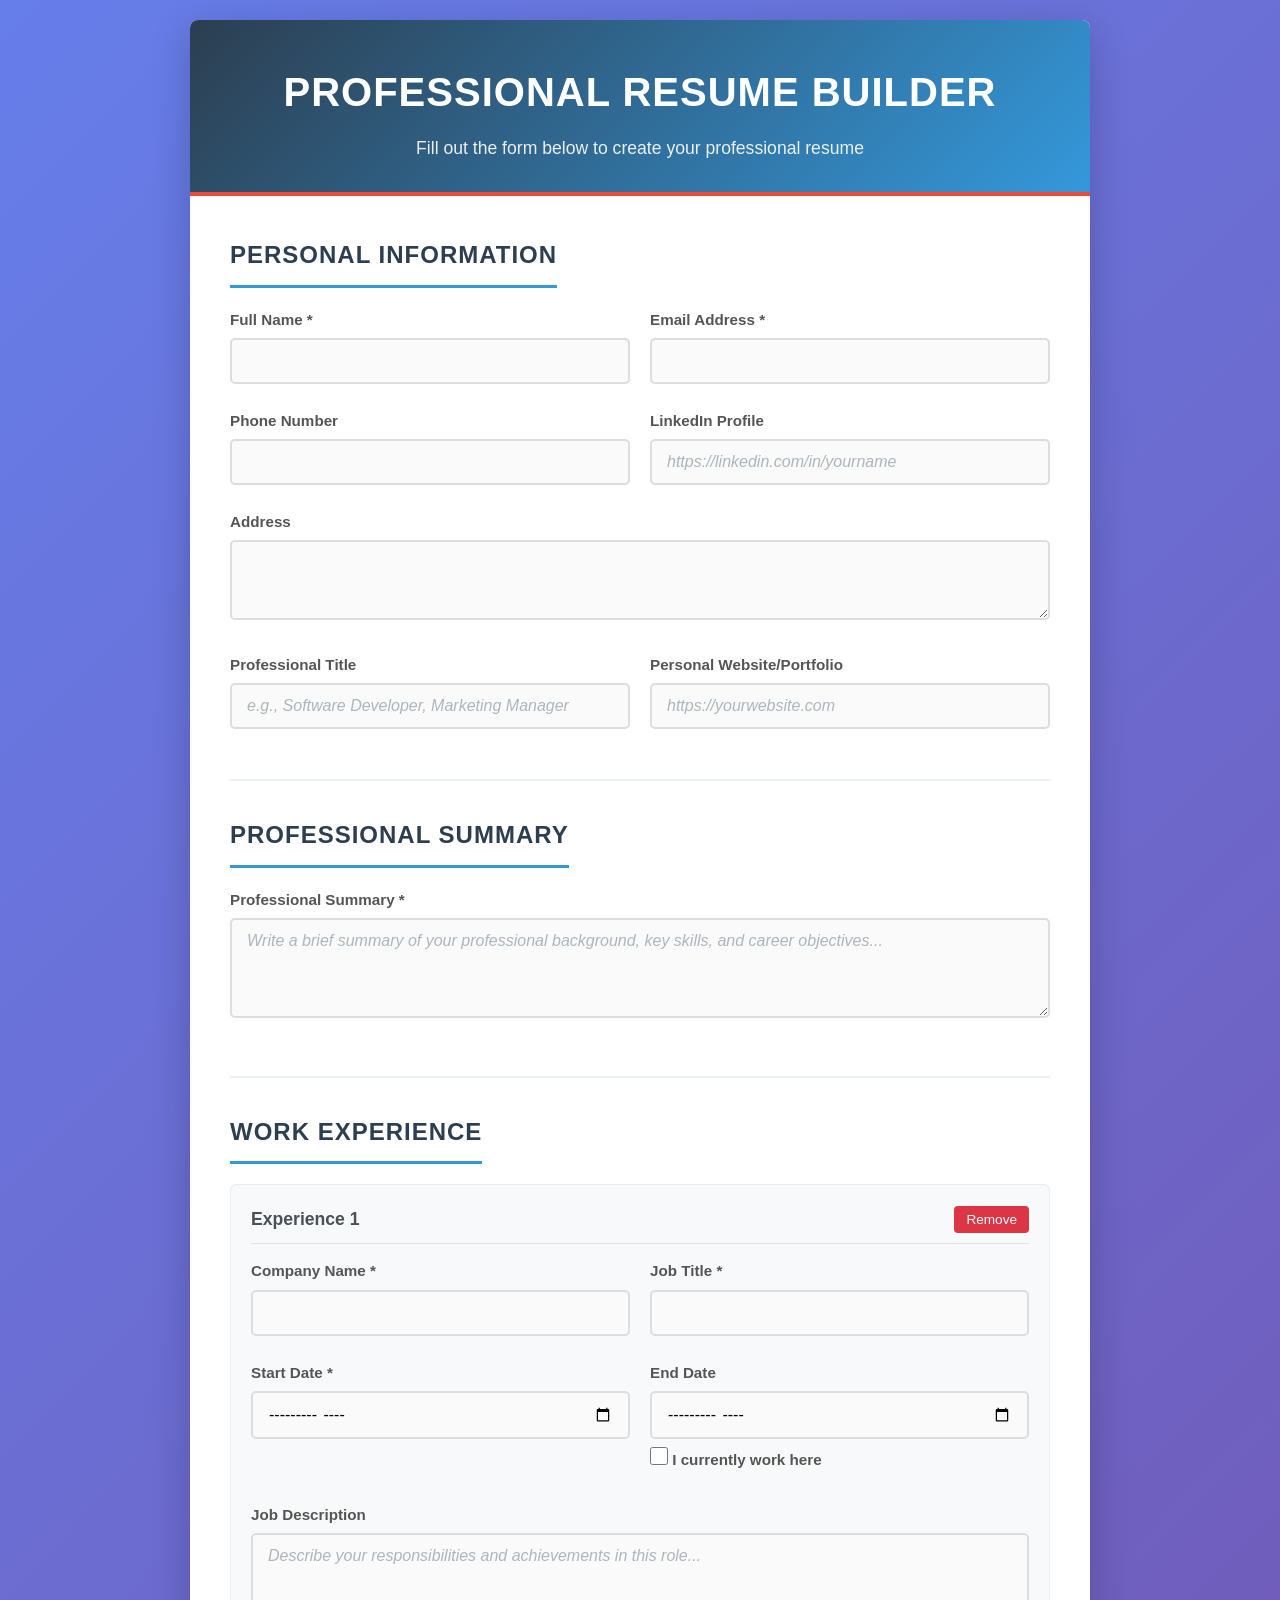
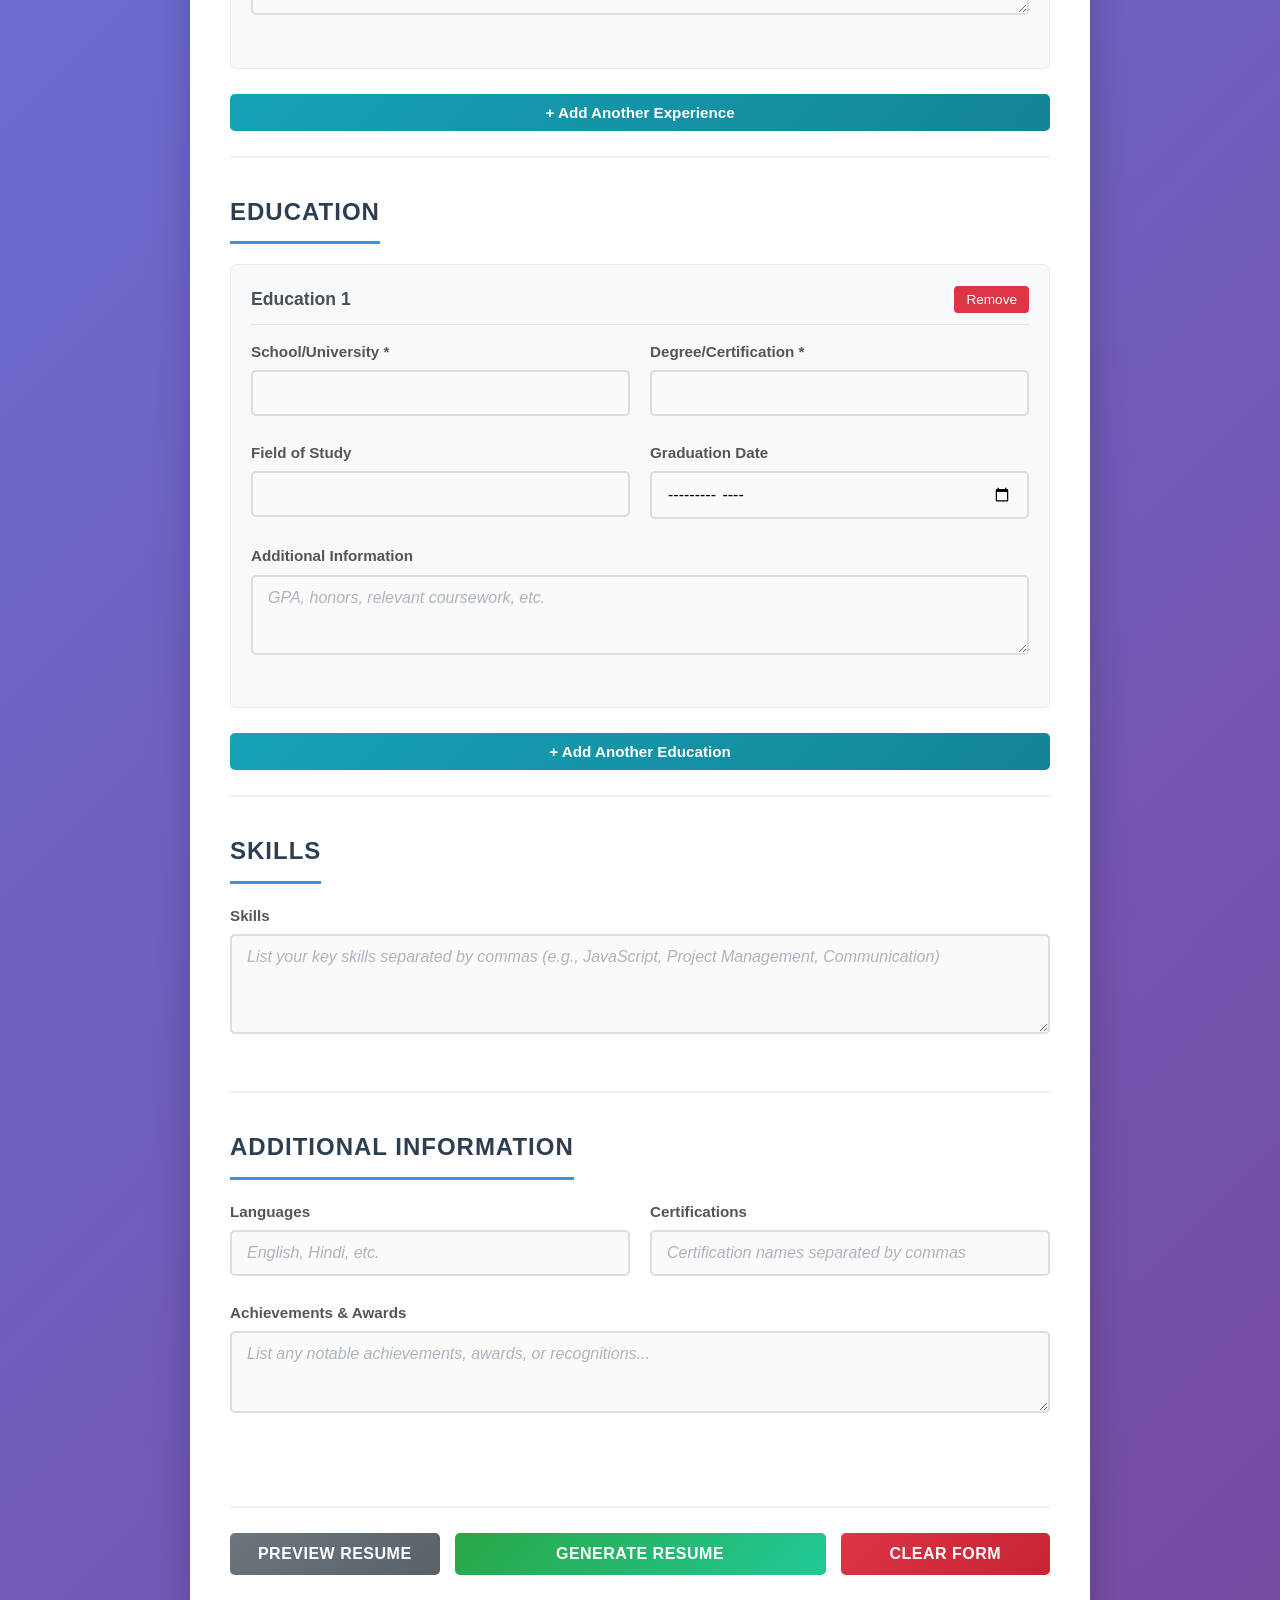
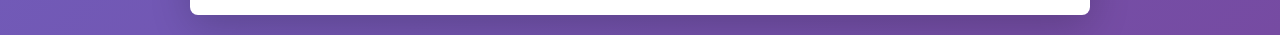
==== index.html @ e66151b7 "Direct upload All 5 files are direct upload. I will make changes directly in here." ====
<!DOCTYPE html>
<!-- 
    ============================================================
    RESUME BUILDER - HTML FILE
    ============================================================
    
    This is the main structure file for our resume builder form.
    Think of HTML (HyperText Markup Language) as the skeleton or
    framework of a building - it defines what elements exist and
    how they're organized.
    
    What this file does:
    - Creates a form where users can enter their resume information
    - Organizes the form into logical sections (Personal Info, Experience, etc.)
    - Defines what type of information each field should collect
    
    Key concepts:
    - Tags: HTML uses tags like <div>, <input>, <label> to define elements
    - Attributes: Additional information added to tags (like id, class, type)
    - Nesting: Elements can contain other elements (like a box inside a box)
-->

<html lang="en">
<!-- The <html> tag wraps everything and tells the browser this is an HTML document -->
<!-- lang="en" means the content is in English (helps with accessibility and SEO) -->

<head>
    <!-- The <head> section contains metadata about the page (not visible to users) -->
    
    <meta charset="UTF-8">
    <!-- Sets the character encoding to UTF-8, which supports all languages and special characters -->
    
    <meta name="viewport" content="width=device-width, initial-scale=1.0">
    <!-- Makes the page responsive on mobile devices by adjusting to screen width -->
    
    <title>Resume Builder Form</title>
    <!-- This text appears in the browser tab/title bar -->
    
    <link rel="stylesheet" href="styles.css">
    <!-- Connects this HTML file to our CSS file (styles.css) for styling -->
    <!-- Think of it as linking a paint job to our skeleton -->
</head>

<body>
    <!-- The <body> section contains everything users will see on the page -->
    
    <!-- Main Container: Wraps everything like a picture frame -->
    <div class="resume-form-container">
        
        <!-- Header Section: The title area at the top -->
        <header class="form-header">
            <!-- <header> is a semantic tag meaning "this is introductory content" -->
            
            <h1>Professional Resume Builder</h1>
            <!-- <h1> is the main heading (largest heading level) -->
            <!-- We only use one <h1> per page for SEO and accessibility -->
            
            <p>Fill out the form below to create your professional resume</p>
            <!-- <p> is a paragraph tag for regular text -->
        </header>

        <!-- Main Form: Where users input their information -->
        <form id="resumeForm" class="resume-form">
            <!-- <form> creates an interactive area for user input -->
            <!-- id="resumeForm" gives this form a unique name so JavaScript can find it -->
            <!-- class="resume-form" allows us to style all forms with this class -->

            <!-- ======================================== -->
            <!-- SECTION 1: PERSONAL INFORMATION -->
            <!-- ======================================== -->
            <section class="form-section">
                <!-- <section> groups related content together -->
                <!-- class="form-section" applies consistent styling to each section -->
                
                <h2>Personal Information</h2>
                <!-- <h2> is a subheading (smaller than <h1>) -->
                
                <!-- Row 1: Full Name and Email -->
                <div class="form-row">
                    <!-- <div> is a generic container (like a box) -->
                    <!-- class="form-row" arranges form fields in a row -->
                    
                    <div class="form-group">
                        <!-- class="form-group" wraps a label and its input together -->
                        
                        <label for="fullName">Full Name *</label>
                        <!-- <label> describes what the input is for -->
                        <!-- for="fullName" connects this label to the input with id="fullName" -->
                        <!-- The asterisk (*) indicates this field is required -->
                        
                        <input type="text" id="fullName" name="fullName" required>
                        <!-- <input> creates a text box for user input -->
                        <!-- type="text" means it accepts any text -->
                        <!-- id="fullName" uniquely identifies this input -->
                        <!-- name="fullName" is used when submitting the form -->
                        <!-- required means the user must fill this out -->
                    </div>
                    
                    <div class="form-group">
                        <label for="email">Email Address *</label>
                        
                        <input type="email" id="email" name="email" required>
                        <!-- type="email" validates that the input is in email format -->
                        <!-- The browser will check for an @ symbol and proper format -->
                    </div>
                </div>

                <!-- Row 2: Phone and LinkedIn -->
                <div class="form-row">
                    <div class="form-group">
                        <label for="phone">Phone Number</label>
                        
                        <input type="tel" id="phone" name="phone">
                        <!-- type="tel" is for telephone numbers -->
                        <!-- On mobile, this might bring up a number pad keyboard -->
                    </div>
                    
                    <div class="form-group">
                        <label for="linkedin">LinkedIn Profile</label>
                        
                        <input type="url" id="linkedin" name="linkedin" placeholder="https://linkedin.com/in/yourname">
                        <!-- type="url" validates that it's a proper web address -->
                        <!-- placeholder shows example text that disappears when typing -->
                    </div>
                </div>

                <!-- Row 3: Address (full width) -->
                <div class="form-row">
                    <div class="form-group full-width">
                        <!-- class="full-width" makes this field span the entire row -->
                        
                        <label for="address">Address</label>
                        
                        <textarea id="address" name="address" rows="2"></textarea>
                        <!-- <textarea> is for multi-line text input -->
                        <!-- rows="2" sets the initial height to 2 lines -->
                    </div>
                </div>

                <!-- Row 4: Profession and Website -->
                <div class="form-row">
                    <div class="form-group">
                        <label for="profession">Professional Title</label>
                        
                        <input type="text" id="profession" name="profession" placeholder="e.g., Software Developer, Marketing Manager">
                        <!-- placeholder gives users an example of what to enter -->
                    </div>
                    
                    <div class="form-group">
                        <label for="website">Personal Website/Portfolio</label>
                        
                        <input type="url" id="website" name="website" placeholder="https://yourwebsite.com">
                    </div>
                </div>

                <!-- Row 5: Photo Upload -->
                
                    <!-- past photo code from snipets -->
                
            </section>

            <!-- ======================================== -->
            <!-- SECTION 2: PROFESSIONAL SUMMARY -->
            <!-- ======================================== -->
            <section class="form-section">
                <h2>Professional Summary</h2>
                
                <div class="form-row">
                    <div class="form-group full-width">
                        <label for="summary">Professional Summary *</label>
                        
                        <textarea id="summary" name="summary" rows="4" required placeholder="Write a brief summary of your professional background, key skills, and career objectives..."></textarea>
                        <!-- This is a required field where users describe their career highlights -->
                    </div>
                </div>
            </section>

            <!-- ======================================== -->
            <!-- SECTION 3: WORK EXPERIENCE -->
            <!-- ======================================== -->
            <section class="form-section">
                <h2>Work Experience</h2>
                
                <!-- Container for experience entries (can add multiple) -->
                <div id="experienceContainer">
                    <!-- This div holds all experience items -->
                    <!-- JavaScript will add/remove items here dynamically -->
                    
                    <!-- First Experience Entry (default) -->
                    <div class="experience-item" data-index="0">
                        <!-- class="experience-item" styles each experience block -->
                        <!-- data-index="0" tracks which number entry this is (0 = first) -->
                        
                        <div class="section-header">
                            <h3>Experience 1</h3>
                            <!-- <h3> is a smaller subheading for the entry title -->
                            
                            <button type="button" class="remove-btn" onclick="removeExperience(0)">Remove</button>
                            <!-- This button removes the experience entry -->
                            <!-- type="button" means it doesn't submit the form -->
                            <!-- onclick="removeExperience(0)" calls JavaScript to remove this entry -->
                        </div>

                        <!-- Company Name and Job Title -->
                        <div class="form-row">
                            <div class="form-group">
                                <label>Company Name *</label>
                                <input type="text" name="company[]" required>
                                <!-- name="company[]" uses [] to allow multiple values -->
                                <!-- When form submits, all company names are collected -->
                            </div>
                            
                            <div class="form-group">
                                <label>Job Title *</label>
                                <input type="text" name="jobTitle[]" required>
                            </div>
                        </div>

                        <!-- Dates -->
                        <div class="form-row">
                            <div class="form-group">
                                <label>Start Date *</label>
                                <input type="month" name="startDate[]" required>
                                <!-- type="month" provides a month/year picker -->
                            </div>
                            
                            <div class="form-group">
                                <label>End Date</label>
                                <input type="month" name="endDate[]">
                                
                                <label class="checkbox-label">
                                    <!-- Custom styled checkbox -->
                                    <input type="checkbox" name="currentJob[]" value="1"> 
                                    I currently work here
                                    <!-- When checked, this indicates the job is current -->
                                </label>
                            </div>
                        </div>

                        <!-- Job Description -->
                        <div class="form-row">
                            <div class="form-group full-width">
                                <label>Job Description</label>
                                <textarea name="jobDescription[]" rows="3" placeholder="Describe your responsibilities and achievements in this role..."></textarea>
                            </div>
                        </div>
                    </div>
                </div>

                <!-- Button to add more experience entries -->
                <button type="button" class="add-btn" onclick="addExperience()">+ Add Another Experience</button>
                <!-- onclick="addExperience()" calls JavaScript to create a new entry -->
            </section>

            <!-- ======================================== -->
            <!-- SECTION 4: EDUCATION -->
            <!-- ======================================== -->
            <section class="form-section">
                <h2>Education</h2>
                
                <!-- Container for education entries (similar to experience) -->
                <div id="educationContainer">
                    <div class="education-item" data-index="0">
                        <div class="section-header">
                            <h3>Education 1</h3>
                            <button type="button" class="remove-btn" onclick="removeEducation(0)">Remove</button>
                        </div>

                        <!-- School and Degree -->
                        <div class="form-row">
                            <div class="form-group">
                                <label>School/University *</label>
                                <input type="text" name="school[]" required>
                            </div>
                            
                            <div class="form-group">
                                <label>Degree/Certification *</label>
                                <input type="text" name="degree[]" required>
                            </div>
                        </div>

                        <!-- Field of Study and Graduation Date -->
                        <div class="form-row">
                            <div class="form-group">
                                <label>Field of Study</label>
                                <input type="text" name="fieldOfStudy[]">
                            </div>
                            
                            <div class="form-group">
                                <label>Graduation Date</label>
                                <input type="month" name="graduationDate[]">
                            </div>
                        </div>

                        <!-- Additional Information -->
                        <div class="form-row">
                            <div class="form-group full-width">
                                <label>Additional Information</label>
                                <textarea name="educationInfo[]" rows="2" placeholder="GPA, honors, relevant coursework, etc."></textarea>
                            </div>
                        </div>
                    </div>
                </div>

                <!-- Button to add more education entries -->
                <button type="button" class="add-btn" onclick="addEducation()">+ Add Another Education</button>
            </section>

            <!-- ======================================== -->
            <!-- SECTION 5: SKILLS -->
            <!-- ======================================== -->
            <section class="form-section">
                <h2>Skills</h2>
                
                <div class="form-row">
                    <div class="form-group full-width">
                        <label>Skills</label>
                        <textarea id="skills" name="skills" rows="4" placeholder="List your key skills separated by commas (e.g., JavaScript, Project Management, Communication)"></textarea>
                    </div>
                </div>
            </section>

            <!-- ======================================== -->
            <!-- SECTION 6: ADDITIONAL INFORMATION -->
            <!-- ======================================== -->
            <section class="form-section">
                <h2>Additional Information</h2>
                
                <div class="form-row">
                    <div class="form-group">
                        <label for="languages">Languages</label>
                        <input type="text" id="languages" name="languages" placeholder="English, Hindi, etc.">
                    </div>
                    
                    <div class="form-group">
                        <label for="certifications">Certifications</label>
                        <input type="text" id="certifications" name="certifications" placeholder="Certification names separated by commas">
                    </div>
                </div>

                <div class="form-row">
                    <div class="form-group full-width">
                        <label for="achievements">Achievements & Awards</label>
                        <textarea id="achievements" name="achievements" rows="3" placeholder="List any notable achievements, awards, or recognitions..."></textarea>
                    </div>
                </div>
            </section>

            <!-- ======================================== -->
            <!-- FORM ACTION BUTTONS -->
            <!-- ======================================== -->
            <div class="form-actions">
                <!-- Container for the buttons at the bottom of the form -->
                
                <button type="button" class="btn btn-secondary" onclick="previewResume()">Preview Resume</button>
                <!-- Preview button - shows what the resume will look like -->
                
                <button type="submit" class="btn btn-primary">Generate Resume</button>
                <!-- type="submit" means this button submits the form data -->
                <!-- This is the main action button (primary styling) -->
                
                <button type="reset" class="btn btn-danger">Clear Form</button>
                <!-- type="reset" clears all form fields back to default -->
                <!-- Danger styling (red) because it deletes data -->
            </div>
        </form>
    </div>

    <!-- JavaScript File: Adds interactivity and functionality -->
    <script src="script.js"></script>
    <!-- This loads our JavaScript file which handles: -->
    <!-- - Adding/removing experience and education entries -->
    <!-- - Form validation -->
    <!-- - Collecting and processing form data -->
</body>
</html>

<!-- 
    ============================================================
    HTML STRUCTURE SUMMARY
    ============================================================
    
    The page structure is like a nested set of boxes:
    
    <html>
        ├── <head> (metadata, links to CSS)
        └── <body> (visible content)
            └── <div class="resume-form-container"> (main wrapper)
                ├── <header> (title area)
                └── <form> (the actual form)
                    ├── <section> Personal Information
                    ├── <section> Professional Summary
                    ├── <section> Work Experience
                    ├── <section> Education
                    ├── <section> Skills
                    ├── <section> Additional Information
                    └── <div> Form Action Buttons
    
    Key HTML Concepts Used:
    1. Semantic Tags: <header>, <section>, <form> - describe what content is
    2. Form Elements: <input>, <textarea>, <label> - for user input
    3. Classes & IDs: For styling (classes) and JavaScript access (IDs)
    4. Attributes: Provide additional information (type, name, required, etc.)
-->
---- styles.css ----
/* 
 * ============================================================
 * RESUME BUILDER - CSS FILE
 * ============================================================
 * 
 * CSS (Cascading Style Sheets) is what makes HTML look good.
 * If HTML is the skeleton of a building, CSS is the paint, 
 * decoration, furniture, and overall interior design.
 * 
 * What this file does:
 * - Controls colors, fonts, spacing, and layout
 * - Makes the form look professional and resume-like
 * - Ensures the form works on both desktop and mobile devices
 * - Adds visual effects like shadows, gradients, and animations
 * 
 * Key CSS Concepts:
 * - Selectors: Target HTML elements to style them
 * - Properties: What aspect to change (color, size, etc.)
 * - Values: The specific setting (red, 20px, etc.)
 * - Rules: A complete styling instruction (selector + properties)
 */

/* ============================================================
   RESET & BASE STYLES
   ============================================================
   
   Before styling anything, we "reset" browser defaults.
   Different browsers (Chrome, Firefox, Safari) have slightly
   different default styles. This ensures consistency.
*/

* {
    /* The asterisk (*) is a "universal selector" - it selects ALL elements */
    margin: 0;
    /* Removes default spacing outside elements */
    
    padding: 0;
    /* Removes default spacing inside elements */
    
    box-sizing: border-box;
    /* Makes width/height include padding and borders */
    /* Without this, adding padding would make elements wider */
}

body {
    /* Styles for the entire page background */
    
    font-family: 'Segoe UI', Tahoma, Geneva, Verdana, sans-serif;
    /* Sets the default font. Lists multiple fonts as backups */
    /* If 'Segoe UI' isn't available, tries 'Tahoma', then 'Geneva', etc. */
    
    line-height: 1.6;
    /* Space between lines of text (1.6 times the font size) */
    /* Makes text easier to read */
    
    color: #333;
    /* Default text color (dark gray, easier on eyes than pure black) */
    
    background: linear-gradient(135deg, #667eea 0%, #764ba2 100%);
    /* Creates a diagonal gradient background from purple to blue */
    /* 135deg = angle, colors transition from #667eea to #764ba2 */
    
    min-height: 100vh;
    /* Minimum height is 100% of the viewport (browser window) */
    /* Ensures background covers entire screen */
    
    padding: 20px;
    /* Space between page edge and content */
}

/* ============================================================
   MAIN CONTAINER
   ============================================================
   
   This is the white "card" that holds the entire form.
   It's centered on the page with the purple/blue background showing around it.
*/

.resume-form-container {
    /* The main wrapper that looks like a resume document */
    
    max-width: 900px;
    /* Maximum width - won't get wider than this on large screens */
    
    margin: 0 auto;
    /* Centers the container horizontally */
    /* margin: top/bottom left/right; 0 = no top/bottom margin */
    
    background: white;
    /* White background like a real piece of paper */
    
    border-radius: 8px;
    /* Rounds the corners (8 pixels of rounding) */
    
    box-shadow: 0 10px 40px rgba(0, 0, 0, 0.2);
    /* Creates a shadow effect to make it "float" above background */
    /* 0 = horizontal offset, 10px = vertical offset, 40px = blur amount */
    /* rgba(0,0,0,0.2) = black with 20% opacity */
    
    overflow: hidden;
    /* Clips any content that tries to spill outside the rounded corners */
}

/* ============================================================
   FORM HEADER
   ============================================================
   
   The blue/purple section at the top with the title.
   Uses a gradient to look modern and professional.
*/

.form-header {
    /* The colored header bar at the top */
    
    background: linear-gradient(135deg, #2c3e50 0%, #3498db 100%);
    /* Dark blue to lighter blue gradient */
    
    color: white;
    /* White text on the dark background */
    
    padding: 40px 40px 30px;
    /* Space inside: top 40px, sides 40px, bottom 30px */
    
    text-align: center;
    /* Centers the text horizontally */
    
    border-bottom: 4px solid #e74c3c;
    /* Red line at the bottom for visual separation */
    /* Adds a pop of contrasting color */
}

.form-header h1 {
    /* Styles specifically for the main title */
    
    font-size: 2.5rem;
    /* Large text: 2.5 times the base font size */
    /* rem = "root em" = relative to base font size */
    
    font-weight: 700;
    /* Bold text (700 is bold, 400 is normal) */
    
    margin-bottom: 10px;
    /* Space below the heading */
    
    letter-spacing: 1px;
    /* Small space between each letter for elegance */
    
    text-transform: uppercase;
    /* Makes all text CAPITAL LETTERS */
}

.form-header p {
    /* Styles for the subtitle text */
    
    font-size: 1.1rem;
    /* Slightly larger than base font */
    
    opacity: 0.9;
    /* Slightly transparent (90% opaque) */
    /* Makes it less prominent than the title */
    
    font-weight: 300;
    /* Light/thin font weight for contrast with bold title */
}

/* ============================================================
   FORM BODY
   ============================================================
   
   The main content area where all the form fields are.
*/

.resume-form {
    /* The actual form element */
    
    padding: 40px;
    /* Space inside the form, around all the fields */
}

/* ============================================================
   FORM SECTIONS
   ============================================================
   
   Each major section (Personal Info, Experience, etc.) gets
   consistent styling with a bottom border for separation.
*/

.form-section {
    /* Container for each major section */
    
    margin-bottom: 35px;
    /* Space between sections */
    
    padding-bottom: 25px;
    /* Space at the bottom inside the section */
    
    border-bottom: 2px solid #ecf0f1;
    /* Light gray line separating sections */
    /* #ecf0f1 is a very light gray-blue */
}

.form-section:last-of-type {
    /* Special rule for the LAST section */
    
    border-bottom: none;
    /* No line after the last section */
}

.form-section h2 {
    /* Section headings like "Personal Information" */
    
    font-size: 1.5rem;
    /* Medium-large heading */
    
    color: #2c3e50;
    /* Dark blue-gray color */
    
    margin-bottom: 20px;
    /* Space below the heading */
    
    padding-bottom: 10px;
    /* Space for the border to sit below */
    
    border-bottom: 3px solid #3498db;
    /* Blue line under each section heading */
    
    display: inline-block;
    /* Makes the border only as wide as the text, not full width */
    
    text-transform: uppercase;
    /* ALL CAPS for section titles */
    
    letter-spacing: 1px;
    /* Space between letters */
}

/* ============================================================
   FORM LAYOUT (ROWS & COLUMNS)
   ============================================================
   
   Uses Flexbox to create the two-column layout.
   Flexbox is a modern CSS layout system that makes alignment easy.
*/

.form-row {
    /* A row that can contain multiple form fields */
    
    display: flex;
    /* Activates flexbox layout */
    /* Child elements will be arranged in a row by default */
    
    gap: 20px;
    /* Space between items in the flex container */
    
    margin-bottom: 15px;
    /* Space below each row */
    
    flex-wrap: wrap;
    /* Allows items to wrap to next line on small screens */
}

.form-group {
    /* Wraps a label and its input together */
    
    flex: 1;
    /* Makes all form groups in a row equal width */
    /* They "flex" to share available space equally */
    
    min-width: 200px;
    /* Won't get smaller than 200px wide */
    
    margin-bottom: 10px;
    /* Space below each form group */
}

.form-group.full-width {
    /* Special class for fields that should span entire row */
    
    flex-basis: 100%;
    /* Takes up 100% of the row width */
}

/* ============================================================
   LABELS
   ============================================================
   
   The text that describes what each input field is for.
*/

.form-group label {
    /* All labels inside form groups */
    
    display: block;
    /* Makes label take full width (starts on new line) */
    
    font-weight: 600;
    /* Semi-bold text */
    
    color: #555;
    /* Medium gray color */
    
    margin-bottom: 6px;
    /* Small space between label and input */
    
    font-size: 0.95rem;
    /* Slightly smaller than base font */
}

/* ============================================================
   INPUT FIELDS & TEXT AREAS
   ============================================================
   
   The actual boxes where users type their information.
*/

.form-group input[type="text"],
.form-group input[type="email"],
.form-group input[type="tel"],
.form-group input[type="url"],
.form-group input[type="month"],
.form-group textarea {
    /* This selector targets all these input types */
    /* We style them all the same way for consistency */
    
    width: 100%;
    /* Full width of their container */
    
    padding: 12px 15px;
    /* Space inside: top/bottom 12px, left/right 15px */
    
    border: 2px solid #ddd;
    /* Light gray border, 2 pixels thick */
    
    border-radius: 5px;
    /* Slightly rounded corners */
    
    font-size: 1rem;
    /* Standard font size */
    
    font-family: inherit;
    /* Uses the same font as parent element */
    
    transition: all 0.3s ease;
    /* Smooth animation when styles change (like on focus) */
    /* 0.3s = 300 milliseconds, ease = gradual speed change */
    
    background-color: #fafafa;
    /* Very light gray background (not pure white) */
}

.form-group input:focus,
.form-group textarea:focus {
    /* Styles when user clicks/tabs into a field */
    
    outline: none;
    /* Removes default browser outline */
    
    border-color: #3498db;
    /* Changes border to blue when focused */
    
    box-shadow: 0 0 0 3px rgba(52, 152, 219, 0.1);
    /* Subtle blue glow around the field */
    
    background-color: white;
    /* Brighter background when editing */
}

.form-group textarea {
    /* Extra styles for multi-line text areas */
    
    resize: vertical;
    /* User can drag to resize height only (not width) */
    
    min-height: 80px;
    /* Minimum height */
}

/* ============================================================
   CHECKBOX STYLING
   ============================================================
   
   Custom styling for the "I currently work here" checkbox.
*/

.checkbox-label {
    /* Container for checkbox and its label text */
    
    display: flex;
    /* Aligns checkbox and text in a row */
    
    align-items: center;
    /* Vertically centers them */
    
    gap: 8px;
    /* Space between checkbox and text */
    
    font-weight: normal;
    /* Regular weight (not bold like other labels) */
    
    font-size: 0.9rem;
    /* Slightly smaller text */
    
    margin-top: 8px;
    /* Space above the checkbox */
    
    cursor: pointer;
    /* Changes cursor to pointing hand on hover */
}

.checkbox-label input[type="checkbox"] {
    /* The actual checkbox */
    
    width: 18px;
    height: 18px;
    /* Fixed size for consistency */
    
    accent-color: #3498db;
    /* Blue color when checked (modern browsers) */
}

/* ============================================================
   EXPERIENCE & EDUCATION ITEMS
   ============================================================
   
   The boxed sections for each job or education entry.
   They have a light background to stand out from the white page.
*/

.experience-item,
.education-item {
    /* Both types of entries get same styling */
    
    background: #f8f9fa;
    /* Very light gray background */
    
    border: 1px solid #e9ecef;
    /* Subtle border */
    
    border-radius: 6px;
    /* Rounded corners */
    
    padding: 20px;
    /* Space inside the box */
    
    margin-bottom: 15px;
    /* Space between entries */
    
    position: relative;
    /* Allows positioning of child elements if needed */
}

.section-header {
    /* The top part of each entry with title and remove button */
    
    display: flex;
    /* Arranges title and button in a row */
    
    justify-content: space-between;
    /* Pushes title to left, button to right */
    
    align-items: center;
    /* Vertically centers them */
    
    margin-bottom: 15px;
    /* Space below the header */
    
    padding-bottom: 10px;
    /* Space for the border */
    
    border-bottom: 1px solid #dee2e6;
    /* Light line under the header */
}

.section-header h3 {
    /* The "Experience 1", "Education 1" text */
    
    font-size: 1.1rem;
    
    color: #495057;
    /* Dark gray color */
    
    font-weight: 600;
    /* Semi-bold */
}

/* ============================================================
   BUTTONS
   ============================================================
   
   All the clickable buttons in the form.
   Different types have different colors to indicate their purpose.
*/

.btn {
    /* Base button styles (all buttons) */
    
    padding: 12px 24px;
    /* Space inside: top/bottom 12px, left/right 24px */
    
    border: none;
    /* No border */
    
    border-radius: 5px;
    /* Rounded corners */
    
    font-size: 1rem;
    
    font-weight: 600;
    /* Semi-bold text */
    
    cursor: pointer;
    /* Shows hand cursor on hover */
    
    transition: all 0.3s ease;
    /* Smooth animation for hover effects */
    
    text-transform: uppercase;
    /* ALL CAPS */
    
    letter-spacing: 0.5px;
    /* Small space between letters */
}

.btn-primary {
    /* Main action button (Generate Resume) - GREEN */
    
    background: linear-gradient(135deg, #28a745 0%, #20c997 100%);
    /* Green gradient */
    
    color: white;
    /* White text */
    
    flex: 2;
    /* Takes up 2/4 of the space (wider than other buttons) */
}

.btn-primary:hover {
    /* When mouse hovers over primary button */
    
    transform: translateY(-2px);
    /* Moves up slightly (2 pixels) */
    
    box-shadow: 0 5px 15px rgba(40, 167, 69, 0.4);
    /* Green glow shadow */
}

.btn-secondary {
    /* Secondary button (Preview) - GRAY */
    
    background: linear-gradient(135deg, #6c757d 0%, #5a6268 100%);
    /* Gray gradient */
    
    color: white;
    
    flex: 1;
    /* Takes up 1/4 of the space (narrower) */
}

.btn-secondary:hover {
    /* Hover effect for secondary button */
    
    transform: translateY(-2px);
    
    box-shadow: 0 5px 15px rgba(108, 117, 125, 0.4);
    /* Gray glow shadow */
}

.btn-danger {
    /* Danger/destructive button (Clear Form) - RED */
    
    background: linear-gradient(135deg, #dc3545 0%, #c82333 100%);
    /* Red gradient */
    
    color: white;
    
    flex: 1;
}

.btn-danger:hover {
    /* Hover effect for danger button */
    
    transform: translateY(-2px);
    
    box-shadow: 0 5px 15px rgba(220, 53, 69, 0.4);
    /* Red glow shadow */
}

.add-btn {
    /* The "Add Another Experience/Education" buttons */
    
    background: linear-gradient(135deg, #17a2b8 0%, #138496 100%);
    /* Teal/cyan gradient */
    
    color: white;
    
    padding: 10px 20px;
    
    border: none;
    
    border-radius: 5px;
    
    font-size: 0.95rem;
    
    font-weight: 600;
    
    cursor: pointer;
    
    transition: all 0.3s ease;
    
    width: 100%;
    /* Full width of container */
    
    margin-top: 10px;
    /* Space above the button */
}

.add-btn:hover {
    /* Hover effect for add button */
    
    transform: translateY(-2px);
    
    box-shadow: 0 5px 15px rgba(23, 162, 184, 0.4);
    /* Teal glow shadow */
}

.remove-btn {
    /* Small red "Remove" button on each entry */
    
    background: #dc3545;
    /* Red background */
    
    color: white;
    
    padding: 6px 12px;
    /* Smaller padding than main buttons */
    
    border: none;
    
    border-radius: 4px;
    
    font-size: 0.85rem;
    /* Smaller text */
    
    cursor: pointer;
    
    transition: all 0.3s ease;
}

.remove-btn:hover {
    /* Hover effect for remove button */
    
    background: #c82333;
    /* Darker red */
    
    transform: scale(1.05);
    /* Grows slightly (5% larger) */
}

/* ============================================================
   FORM ACTIONS (BUTTON CONTAINER)
   ============================================================
   
   The row of buttons at the bottom of the form.
*/

.form-actions {
    /* Container for the three main buttons */
    
    display: flex;
    /* Arranges buttons in a row */
    
    gap: 15px;
    /* Space between buttons */
    
    margin-top: 30px;
    /* Space above the button row */
    
    padding-top: 25px;
    /* Space inside at the top */
    
    border-top: 2px solid #ecf0f1;
    /* Light line above the buttons */
}

/* ============================================================
   PLACEHOLDER TEXT
   ============================================================
   
   The gray example text that appears in empty fields.
*/

::placeholder {
    /* Pseudo-element that styles placeholder text */
    
    color: #adb5bd;
    /* Light gray color */
    
    font-style: italic;
    /* Italic text */
}

/* ============================================================
   RESPONSIVE DESIGN (MOBILE)
   ============================================================
   
   These styles only apply on smaller screens (phones, tablets).
   The @media rule checks the screen width and applies styles if condition is met.
*/

@media (max-width: 768px) {
    /* "At media width 768px or smaller" */
    /* 768px is a common breakpoint for tablets and phones */
    
    body {
        padding: 10px;
        /* Less padding on small screens */
    }

    .form-header {
        padding: 30px 20px 20px;
        /* Smaller padding */
    }

    .form-header h1 {
        font-size: 1.8rem;
        /* Smaller title on mobile */
    }

    .resume-form {
        padding: 20px;
        /* Less padding inside form */
    }

    .form-row {
        flex-direction: column;
        /* Stack items vertically instead of horizontally */
        
        gap: 0;
        /* No gap when stacked */
    }

    .form-group {
        min-width: 100%;
        /* Full width when stacked */
    }

    .form-actions {
        flex-direction: column;
        /* Stack buttons vertically */
    }

    .btn {
        width: 100%;
        /* Full width buttons on mobile */
    }
}

/* ============================================================
   ANIMATIONS
   ============================================================
   
   Smooth animations for when new entries are added.
*/

@keyframes slideIn {
    /* Defines an animation named "slideIn" */
    
    from {
        opacity: 0;
        /* Start invisible */
        
        transform: translateY(-10px);
        /* Start 10px higher */
    }
    
    to {
        opacity: 1;
        /* End fully visible */
        
        transform: translateY(0);
        /* End at normal position */
    }
}

.experience-item,
.education-item {
    /* Apply the animation to new entries */
    
    animation: slideIn 0.3s ease-out;
    /* Play slideIn animation over 0.3 seconds */
}

/* ============================================================
   ACCESSIBILITY
   ============================================================
   
   Styles for keyboard navigation and screen readers.
*/

:focus-visible {
    /* Shows focus outline only when using keyboard navigation */
    
    outline: 3px solid #3498db;
    /* Blue outline */
    
    outline-offset: 2px;
    /* Small gap between element and outline */
}

/* ============================================================
   SCROLLBAR STYLING
   ============================================================
   
   Custom scrollbar colors (works in Chrome, Edge, Safari).
*/

::-webkit-scrollbar {
    /* The scrollbar itself */
    
    width: 10px;
    /* Width of vertical scrollbar */
}

::-webkit-scrollbar-track {
    /* The track the scrollbar moves in */
    
    background: #f1f1f1;
    /* Light gray background */
}

::-webkit-scrollbar-thumb {
    /* The draggable part of the scrollbar */
    
    background: #888;
    /* Medium gray */
    
    border-radius: 5px;
    /* Rounded */
}

::-webkit-scrollbar-thumb:hover {
    /* When hovering over scrollbar */
    
    background: #555;
    /* Darker gray */
}

/* ============================================================
   PRINT STYLES
   ============================================================
   
   Special styles for when the page is printed or saved as PDF.
   We hide buttons and remove decorative elements for a clean print.
*/

@media print {
    /* These styles only apply when printing */
    
    body {
        background: white;
        /* White background for printing */
        
        padding: 0;
        /* No padding */
    }

    .resume-form-container {
        box-shadow: none;
        /* No shadow when printing */
        
        border-radius: 0;
        /* No rounded corners */
    }

    .form-actions,
    .add-btn,
    .remove-btn {
        display: none !important;
        /* Hide all buttons when printing */
        /* !important overrides other rules */
    }
}

/* ============================================================
   PHOTO UPLOAD STYLING
   ============================================================
   
   Styles for the profile photo upload and preview functionality.
   This section handles the file input, preview area, and visual feedback.
*/

/* File input styling */
input[type="file"] {
    width: 100%;
    padding: 12px 15px;
    border: 2px solid #ddd;
    border-radius: 5px;
    background-color: #fafafa;
    cursor: pointer;
    transition: all 0.3s ease;
    font-size: 0.95rem;
}

input[type="file"]:focus {
    outline: none;
    border-color: #3498db;
    box-shadow: 0 0 0 3px rgba(52, 152, 219, 0.1);
    background-color: white;
}

/* Helper text below file input */
.input-hint {
    display: block;
    margin-top: 5px;
    font-size: 0.8rem;
    color: #6c757d;
    font-style: italic;
}

/* Photo preview container */
.photo-preview-container {
    display: flex;
    flex-direction: column;
    gap: 10px;
}

.photo-preview {
    width: 100%;
    height: 200px;
    border: 2px dashed #dee2e6;
    border-radius: 8px;
    background-color: #f8f9fa;
    display: flex;
    flex-direction: column;
    align-items: center;
    justify-content: center;
    position: relative;
    overflow: hidden;
    transition: all 0.3s ease;
}

.photo-preview:hover {
    border-color: #3498db;
    background-color: #e3f2fd;
}

.photo-placeholder {
    text-align: center;
    color: #6c757d;
    opacity: 0.7;
}

.photo-placeholder svg {
    margin-bottom: 10px;
    opacity: 0.5;
}

.photo-placeholder span {
    font-size: 0.9rem;
    font-weight: 500;
}

#previewImage {
    max-width: 100%;
    max-height: 100%;
    object-fit: cover;
    border-radius: 8px;
    box-shadow: 0 4px 8px rgba(0, 0, 0, 0.1);
    transition: opacity 0.3s ease;
}

.remove-photo-btn {
    background: #dc3545;
    color: white;
    border: none;
    padding: 8px 16px;
    border-radius: 4px;
    font-size: 0.85rem;
    cursor: pointer;
    transition: all 0.3s ease;
    align-self: flex-start;
}

.remove-photo-btn:hover {
    background: #c82333;
    transform: translateY(-1px);
    box-shadow: 0 2px 4px rgba(220, 53, 69, 0.3);
}

/* Responsive adjustments for photo upload */
@media (max-width: 768px) {
    .photo-preview {
        height: 150px;
    }
    
    .photo-preview-container {
        order: -1;
    }
}

/* 
 * ============================================================
 * CSS SUMMARY
 * ============================================================
 * 
 * This CSS file creates a professional, modern form design:
 * 
 * 1. COLORS: Uses a professional palette
 *    - Primary: Blues (#3498db, #2c3e50)
 *    - Accent: Red (#e74c3c) for visual interest
 *    - Success: Green (#28a745) for main action
 *    - Neutral: Grays for text and borders
 * 
 * 2. LAYOUT: Uses Flexbox for responsive columns
 *    - Two columns on desktop
 *    - Single column on mobile
 * 
 * 3. TYPOGRAPHY: Clear hierarchy
 *    - Large bold titles
 *    - Medium section headers
 *    - Readable body text
 * 
 * 4. INTERACTION: Smooth animations
 *    - Hover effects on buttons
 *    - Focus states for inputs
 *    - Slide-in animation for new entries
 * 
 * 5. RESPONSIVE: Works on all devices
 *    - Desktop: Full two-column layout
 *    - Mobile: Single column, stacked
 * 
 * 6. PRINT: Clean output
 *    - Hides interactive elements
 *    - Removes decorative shadows
 * 
 * 7. PHOTO UPLOAD: Custom styling for file input and preview
 *    - Dashed border preview area
 *    - Placeholder icon when no photo
 *    - Hover effects for better UX
 *    - Mobile-optimized sizing
 */
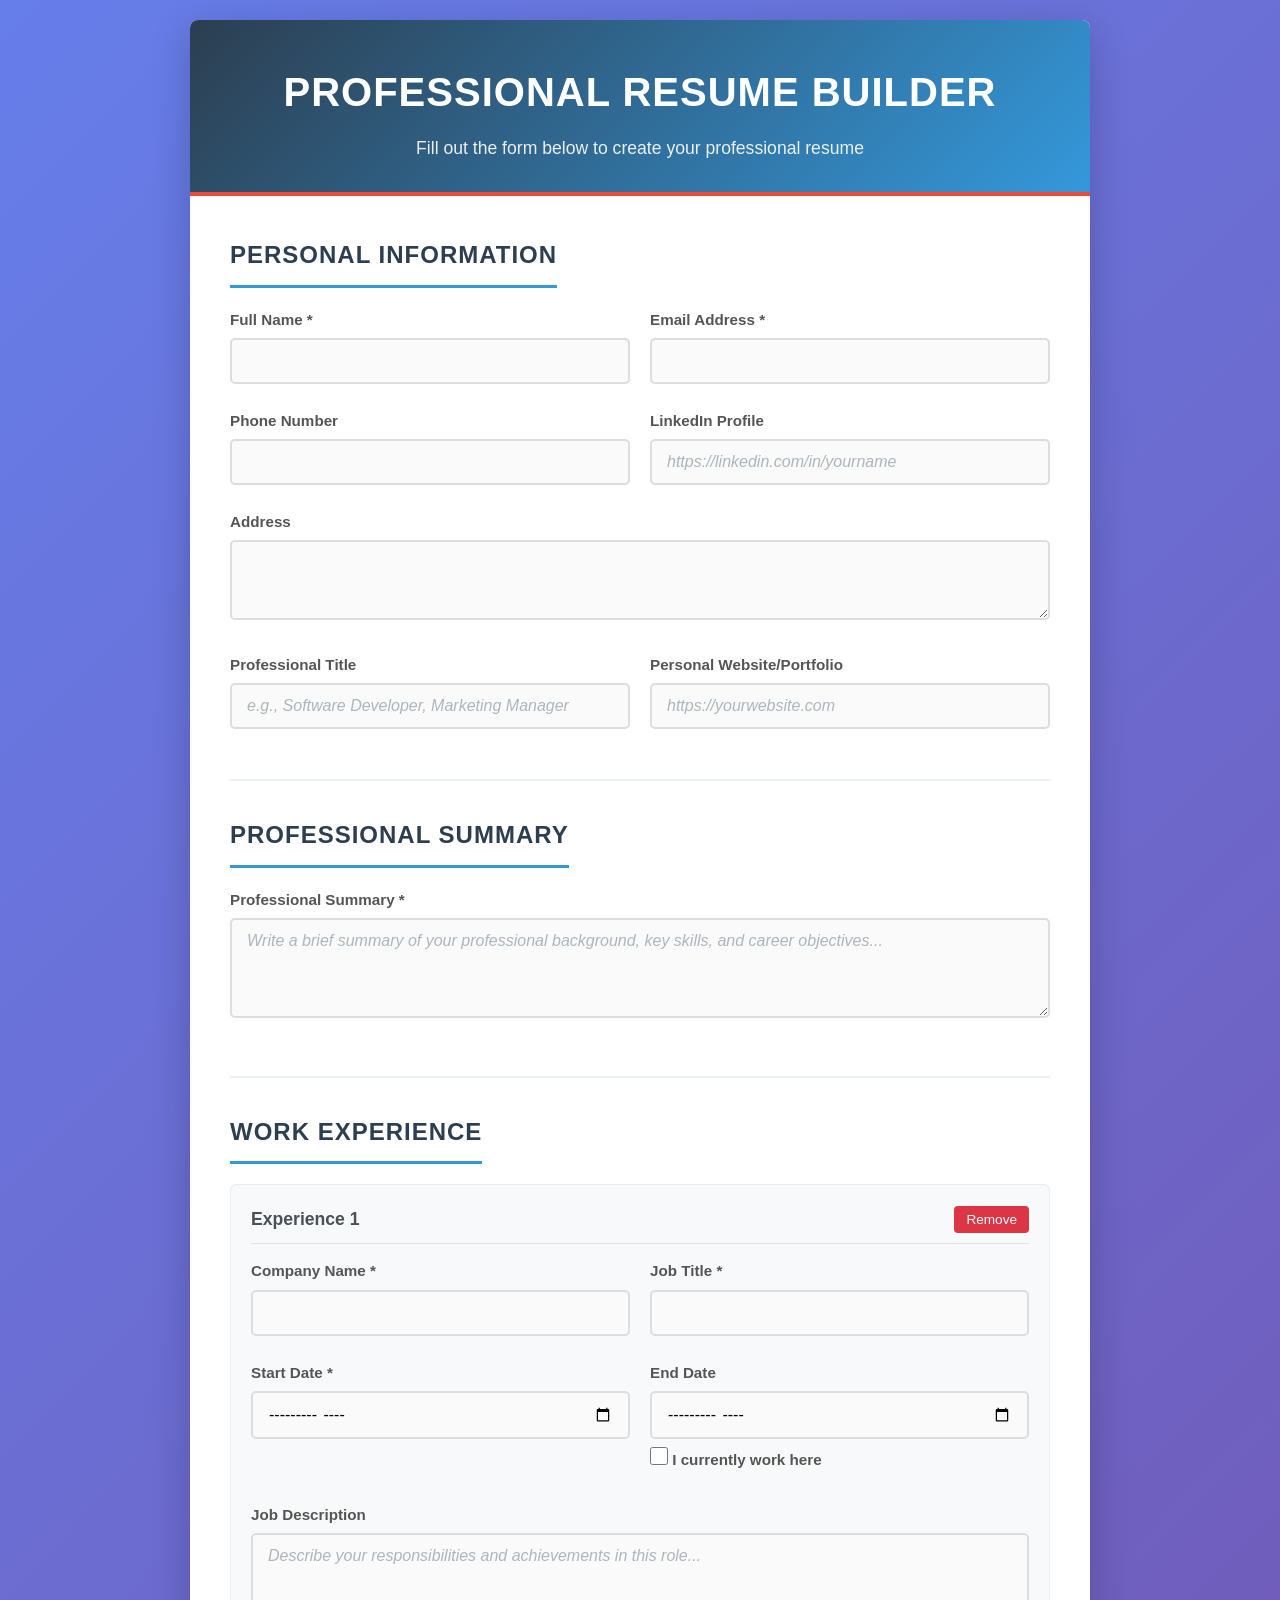
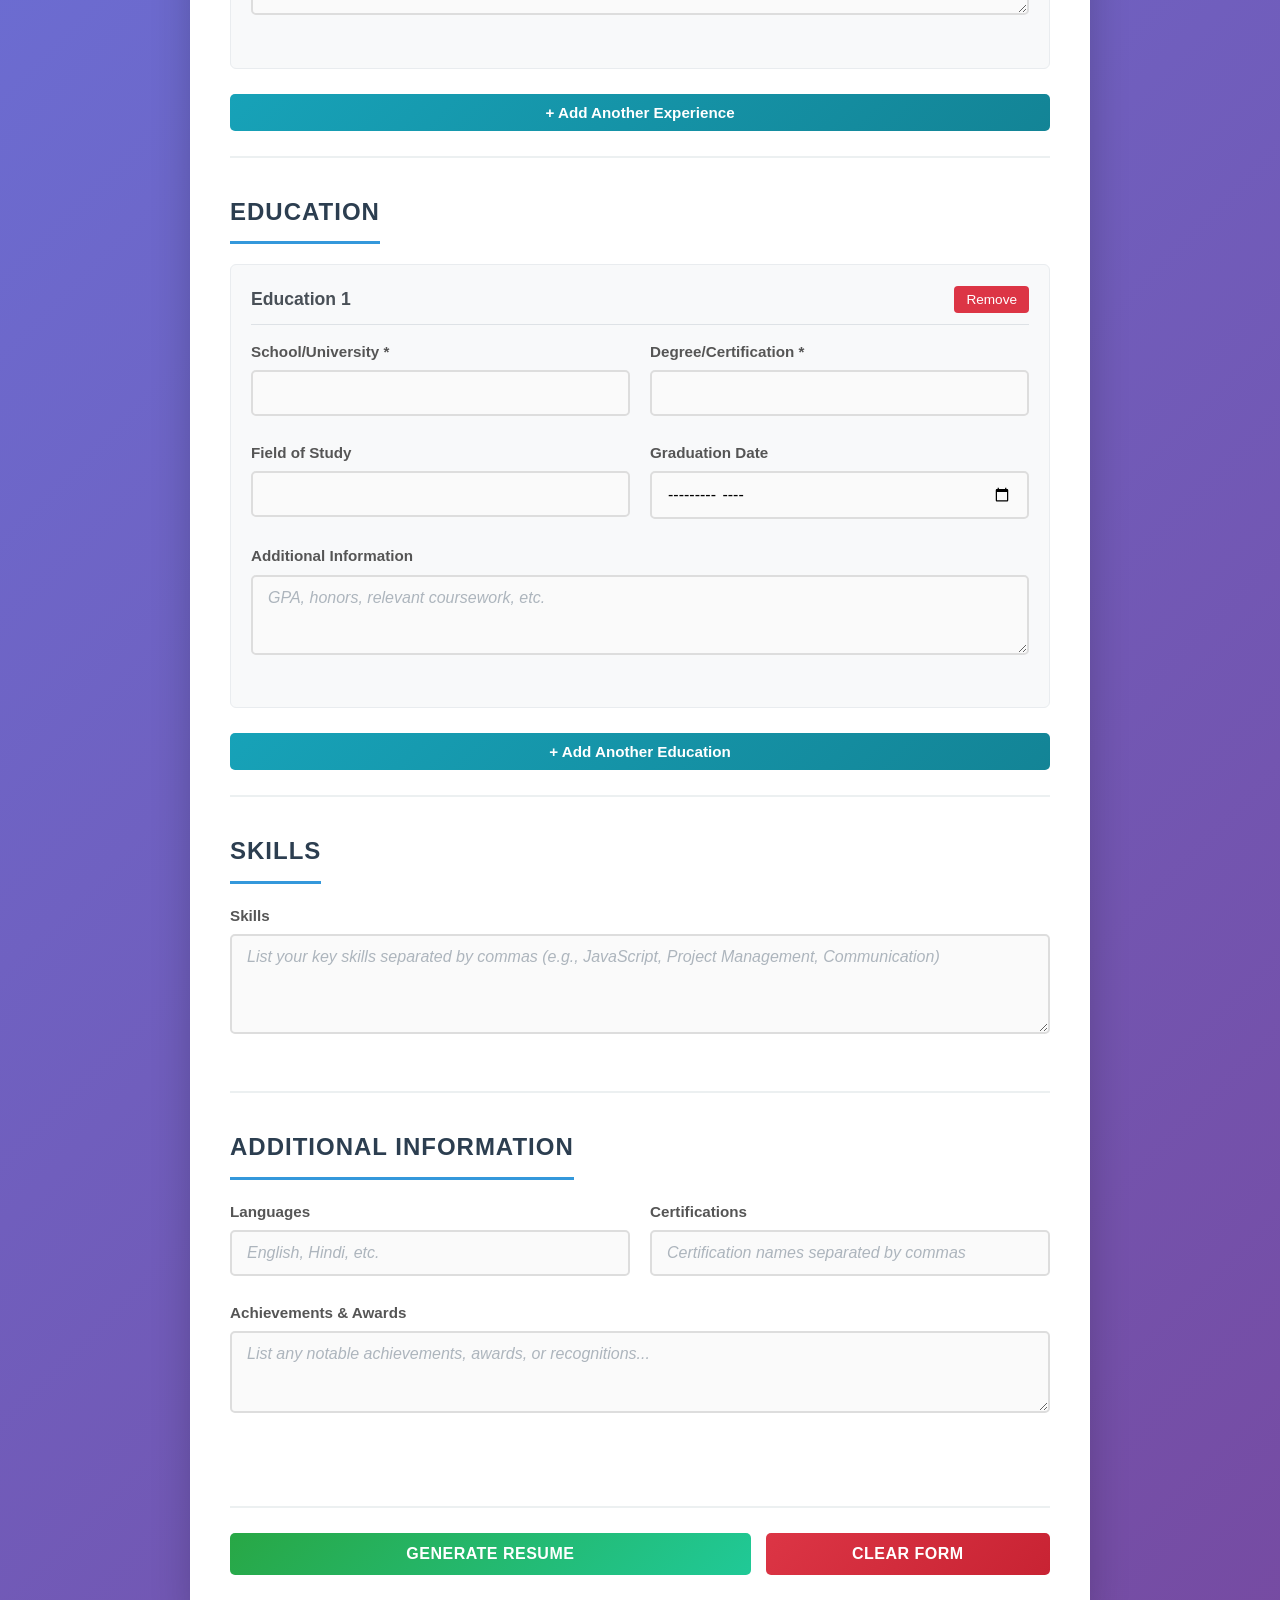
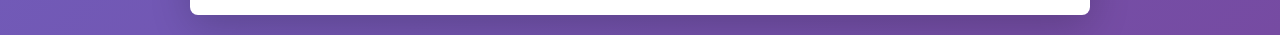
==== commit 8032c5ce: "Update index.html  removed preview resume button. it is for dev purpose" ====
--- a/index.html
+++ b/index.html
@@ -352,7 +352,7 @@
             <div class="form-actions">
                 <!-- Container for the buttons at the bottom of the form -->
                 
-                <button type="button" class="btn btn-secondary" onclick="previewResume()">Preview Resume</button>
+                <!-- <button type="button" class="btn btn-secondary" onclick="previewResume()">Preview Resume</button> -->
                 <!-- Preview button - shows what the resume will look like -->
                 
                 <button type="submit" class="btn btn-primary">Generate Resume</button>
@@ -401,4 +401,4 @@
     2. Form Elements: <input>, <textarea>, <label> - for user input
     3. Classes & IDs: For styling (classes) and JavaScript access (IDs)
     4. Attributes: Provide additional information (type, name, required, etc.)
--->+-->
